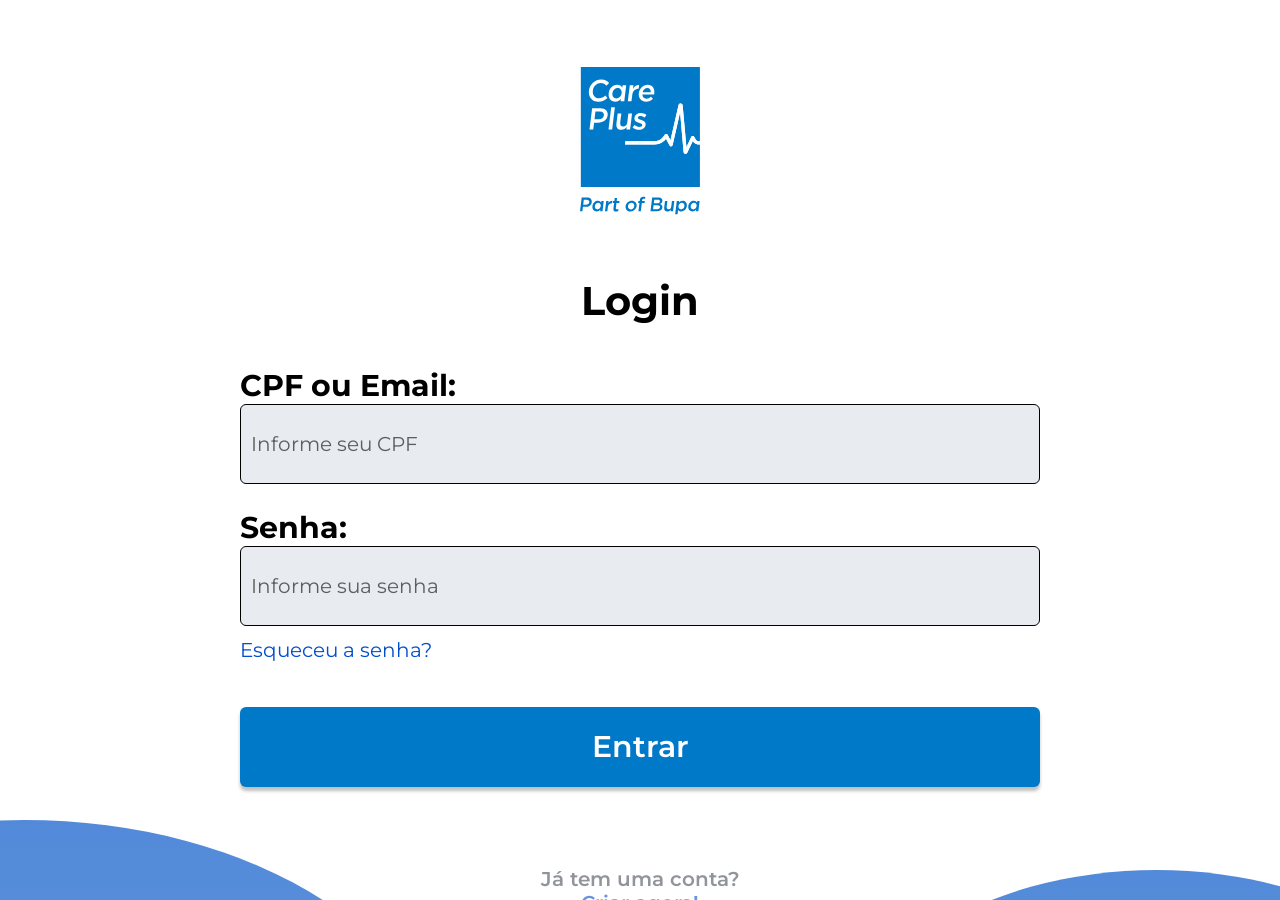
==== index.html @ 0901c225 "Project created" ====
<!DOCTYPE html>
<html lang="pt-BR">
<head>
    <meta charset="UTF-8">
    <meta name="viewport" content="width=device-width, initial-scale=1.0">
    <title>Care Plus - Login</title>
    <link rel="stylesheet" href="styles.css">
    <link href="https://fonts.googleapis.com/css2?family=Montserrat:wght@400;600;700&display=swap" rel="stylesheet">
</head>
<body>
    <div class="login-container">
        <div class="ellipse ellipse-1"></div>
        <div class="ellipse ellipse-2"></div>
        <!-- <div class="vector-bg"></div> -->
        <aside>
            <img class="side-image" src="./assets/Veios.png" alt="Um casal de idosos sorrindo, representando a alegria e o cuidado que a Care Plus oferece aos seus clientes.">
        </aside>

        <main>
            <div class="logo-placeholder">
                <img class="logo-icon" src="./assets/Logo CarePlus Azul.svg" alt="Care Plus">
            </div>
            
            <h1 class="login-title">Login</h1>
            
            <form class="login-form" id="loginForm">
                <section class="form-group">
                    <label for="cpf-email">CPF ou Email:</label>
                    <input type="text" id="cpf-email" placeholder="Informe seu CPF" required>
                </section>
                
                <section class="form-group">
                    <label for="password">Senha:</label>
                    <input type="password" id="password" placeholder="Informe sua senha" required>
                    <a href="#" class="forgot-password">Esqueceu a senha?</a>
                </section>
                
                <button type="submit" class="login-button">Entrar</button>
            </form>
            
            <a class="signup-link">Já tem uma conta? <span>Criar agora!</span></a>
        </main>
    </div>
    
    <script src="script.js"></script>
</body>
</html>
---- styles.css ----
* {
    margin: 0;
    padding: 0;
    box-sizing: border-box;
}

:root {
    font-size: 62.5%;
}

body {
    font-family: 'Montserrat', sans-serif;
    background-color: #ffffff;
    min-height: 100vh;
    display: flex;
    justify-content: center;
    align-items: center;
    overflow: hidden;
}

.login-container {
    width: 100%;
    height: 100vh;
    position: relative;
    background-color: #ffffff;
    display: flex;
    justify-content: space-between;
    align-items: center;
    overflow: hidden;
}

aside {
    display: none;
}

.ellipse {
    position: absolute;
    border-radius: 50%;
}

.ellipse-1 {
    width: 647px;
    height: 430px;
    top: 680px;
    right: -350px;
    opacity: 0.85;
    background: linear-gradient(180deg, #3576d3 0%, #538ddf 100%);
    /* filter: blur(3.5px); */
    box-shadow: 0 4px 3.5px rgba(0, 0, 0, 0.25);
}

.ellipse-2 {
    width: 508px;
    height: 531px;
    top: 650px;
    left: -250px;
    opacity: 0.85;
    background: linear-gradient(180deg, #3576d3 0%, #538ddf 100%);
    box-shadow: 0 4px 3.5px rgba(0, 0, 0, 0.25);
}

/* .vector-bg {
    position: absolute;
    top: -96px;
    left: 592px;
    width: 251px;
    height: 1152px;
    background: linear-gradient(180deg, 
        #c1dafe 0%, 
        #7f9fca 24.04%, 
        #6c9ada 36.54%, 
        #538ddf 50.48%, 
        #3766a7 66.83%, 
        #1b3d6d 83.65%);
    opacity: 0.85;
    filter: blur(3.5px);
    clip-path: ellipse(50% 50% at 50% 50%);
} */

main {
    display: flex;
    flex-direction: column;
    align-items: center;
    height: 100%;
    margin: 3.3rem auto 0;
}

.logo-placeholder {
    margin-top: 5rem;
}

.login-title {
    font-size: 2rem;
    font-weight: 700;
    color: #000000;
    margin: 4.2rem 0 1.6rem;
}

.login-form {
    width: 30rem;
    display: flex;
    flex-direction: column;
    gap: 1.7rem;
}

.form-group > label {
    font-size: 1.6rem;
    font-weight: 700;
    color: #000000;
    margin-bottom: 10px;
}

.form-group input {
    width: 100%;
    height: 5rem;
    padding: 0 1rem;
    border: 1px solid #000000;
    border-radius: 6px;
    background-color: #e8ebefff;
    font-family: 'Montserrat', sans-serif;
    font-size: 1.4rem;
    color: #000000;
    outline: none;
    transition: border-color 0.3s;
}

.form-group input:focus {
    border-color: #0079c8;
    border-width: 2px;
}

.form-group input::placeholder {
    color: #000000;
    opacity: 0.6;
}

.forgot-password {
    display: block;
    margin-top: 1.2rem;
    font-size: 1.2rem;
    color: #004ecc;
    text-decoration: none;
}

.forgot-password:hover {
    text-decoration: underline;
}

.login-button {
    width: 100%;
    height: 50px;
    background-color: #0079c8;
    color: #ffffff;
    border: none;
    border-radius: 6px;
    font-family: 'Montserrat', sans-serif;
    font-size: 1.6rem;
    font-weight: 600;
    cursor: pointer;
    box-shadow: 0 4px 3.5px rgba(0, 0, 0, 0.25);
    transition: background-color 0.3s, transform 0.1s;
}

.login-button:hover {
    background-color: #005fa3;
}

.login-button:active {
    transform: scale(0.98);
}

.signup-link {
    margin-top: 6rem;
    font-size: 1.6rem;
    font-weight: 600;
    color: #495057;
    opacity: 0.6;
    text-align: center;
    line-height: 1.2;
    cursor: pointer;
    display: flex;
    flex-direction: column;
}

.signup-link:hover {
    text-decoration: underline;
}

.signup-link span {
    color: #004ecc;
}

@media screen and (width >= 768px) {
    .login-form {
        width: 60rem;
        gap: 2.5rem;
    }
    
    .login-title {
        font-size: 3rem;
        margin: 5.8rem 0 4.2rem;
    }

    .form-group > label {
        font-size: 2.2rem;
    }

    .form-group input {
        height: 6rem;
    }

    .forgot-password {
        font-size: 2rem;
    }

    .login-button {
        height: 60px;
        margin-top: 2rem;
        font-size: 2rem;
    }

    .signup-link {
        margin-top: 8rem;
        font-size: 2rem;
    }

    .ellipse-1 {
        top: 870px;
        right: -200px;
    }

    .ellipse-2 {
        width: 848px;
        height: 551px;
        top: 820px;
        left: -400px;
    }
}

@media screen and (width >= 1024px) {
    .login-form {
        width: 80rem;
        gap: 2.5rem;
    }

    .login-title {
        font-size: 4rem;
        margin: 5.8rem 0 4.2rem;
    }

    .form-group > label {
        font-size: 3rem;
    }

    .form-group input {
        height: 8rem;
        font-size: 2rem;
    }

    .login-button {
        height: 8rem;
        margin-top: 2rem;
        font-size: 3rem;
    }

    .signup-link {
        margin-top: 8rem;
        font-size: 2rem;
    }
    
}

@media screen and (width >= 1300px) {
    aside {
        display: block;
        width: 45%;
        height: 100%;
        z-index: 1;
        box-sizing: content-box;
        border-right: 70px solid #3576d3;
    }

    aside .side-image {
        width: 100%;
        height: 100%;
    }

    .login-form {
        width: 40rem;
    }

    .login-title {
        font-size: 3rem;
        margin: 5.8rem 0 4.2rem;
    }

    .form-group > label {
        font-size: 2.2rem;
    }

    .form-group input {
        height: 6rem;
        font-size: 1.4rem;
    }

    .forgot-password {
        font-size: 1.2rem;
    }

    .login-button {
        height: 60px;
        margin-top: 2rem;
        font-size: 2rem;
    }

    .signup-link {
        margin-top: 8rem;
        font-size: 2rem;
    }

    .ellipse-1 {
        top: 780px;
        right: -120px;
    }

    .ellipse-2 {
        width: 848px;
        height: 551px;
        top: 808px;
        left: 750px;
    }
}
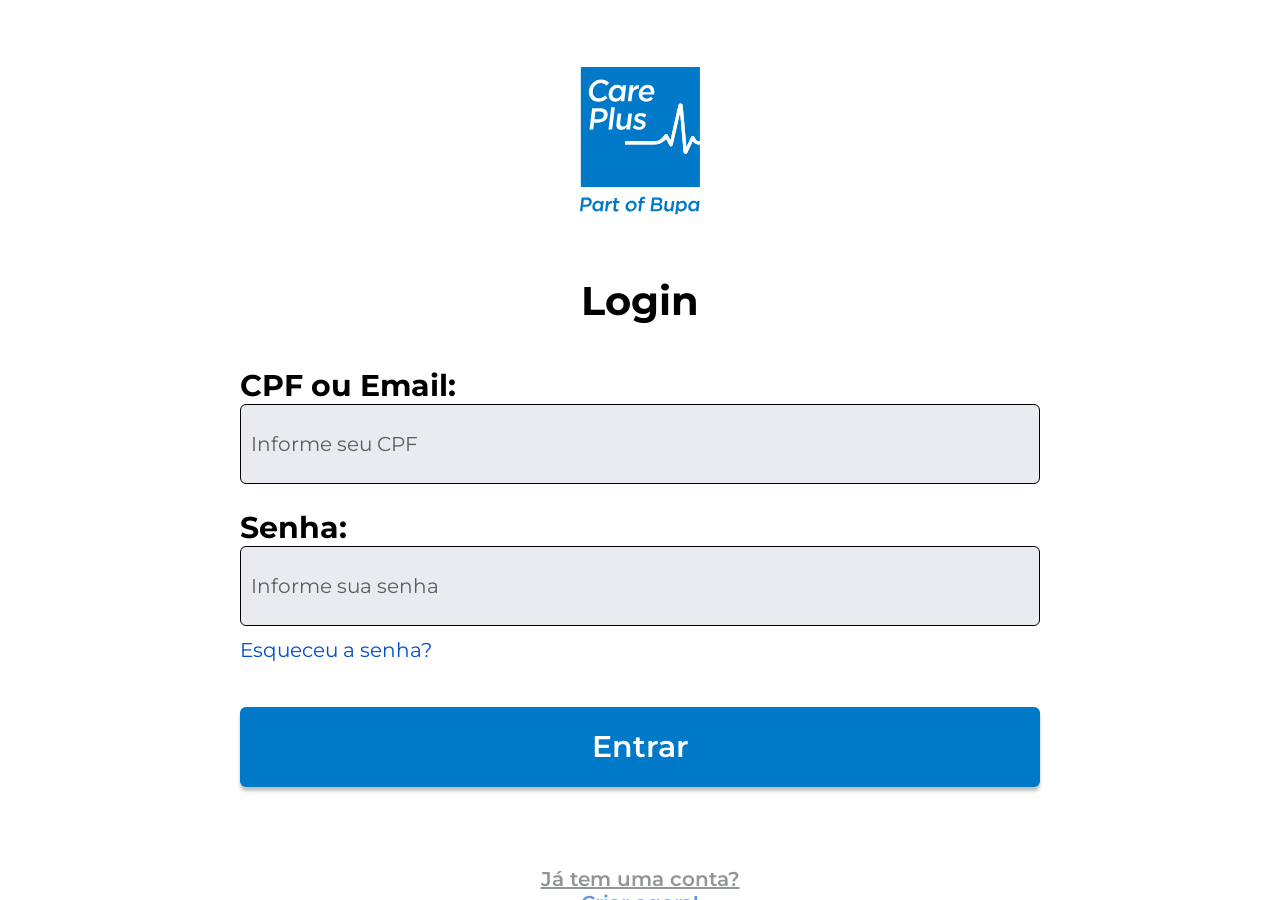
==== commit ac22af01: "Página de login finalizada e página de cadastro iniciada" ====
--- a/index.html
+++ b/index.html
@@ -4,7 +4,8 @@
     <meta charset="UTF-8">
     <meta name="viewport" content="width=device-width, initial-scale=1.0">
     <title>Care Plus - Login</title>
-    <link rel="stylesheet" href="styles.css">
+    <link rel="stylesheet" href="./styles/styles.css">
+    <link rel="stylesheet" href="./styles/signin.css">
     <link href="https://fonts.googleapis.com/css2?family=Montserrat:wght@400;600;700&display=swap" rel="stylesheet">
 </head>
 <body>
@@ -12,11 +13,11 @@
         <div class="ellipse ellipse-1"></div>
         <div class="ellipse ellipse-2"></div>
         <!-- <div class="vector-bg"></div> -->
-        <aside>
+        <aside class="aside-img">
             <img class="side-image" src="./assets/Veios.png" alt="Um casal de idosos sorrindo, representando a alegria e o cuidado que a Care Plus oferece aos seus clientes.">
         </aside>
 
-        <main>
+        <main class="main-signs">
             <div class="logo-placeholder">
                 <img class="logo-icon" src="./assets/Logo CarePlus Azul.svg" alt="Care Plus">
             </div>
@@ -38,10 +39,10 @@
                 <button type="submit" class="login-button">Entrar</button>
             </form>
             
-            <a class="signup-link">Já tem uma conta? <span>Criar agora!</span></a>
+            <a href="./signup.html" class="signup-link">Já tem uma conta? <span>Criar agora!</span></a>
         </main>
     </div>
     
-    <script src="script.js"></script>
+    <script src="./scripts/script.js"></script>
 </body>
 </html>
--- a/styles/styles.css
+++ b/styles/styles.css
@@ -0,0 +1,176 @@
+* {
+    margin: 0;
+    padding: 0;
+    box-sizing: border-box;
+}
+
+:root {
+    font-size: 62.5%;
+}
+
+body {
+    font-family: 'Montserrat', sans-serif;
+    background-color: #ffffff;
+    min-height: 100vh;
+    display: flex;
+    justify-content: center;
+    align-items: center;
+    overflow: hidden;
+}
+
+.aside-img {
+    display: none;
+}
+
+.main-signs {
+    display: flex;
+    flex-direction: column;
+    align-items: center;
+    height: 100%;
+    margin: 3.3rem auto 0;
+}
+
+.logo-placeholder {
+    margin-top: 5rem;
+}
+
+.form-group > label {
+    font-size: 1.6rem;
+    font-weight: 700;
+    color: #000000;
+    margin-bottom: 10px;
+}
+
+.form-group input {
+    width: 100%;
+    height: 5rem;
+    padding: 0 1rem;
+    border: 1px solid #000000;
+    border-radius: 6px;
+    background-color: #e8ebefff;
+    font-family: 'Montserrat', sans-serif;
+    font-size: 1.4rem;
+    color: #000000;
+    outline: none;
+    transition: border-color 0.3s;
+}
+
+.form-group input:focus {
+    border-color: #0079c8;
+    border-width: 2px;
+}
+
+.form-group input::placeholder {
+    color: #000000;
+    opacity: 0.6;
+}
+
+.login-button, .signup-button {
+    width: 100%;
+    height: 50px;
+    background-color: #0079c8;
+    color: #ffffff;
+    border: none;
+    border-radius: 6px;
+    font-family: 'Montserrat', sans-serif;
+    font-size: 1.6rem;
+    font-weight: 600;
+    cursor: pointer;
+    box-shadow: 0 4px 3.5px rgba(0, 0, 0, 0.25);
+    transition: background-color 0.3s, transform 0.1s;
+}
+
+.login-button:hover, .signup-button:hover {
+    background-color: #005fa3;
+}
+
+.login-button:active, .signup-button:active {
+    transform: scale(0.98);
+}
+
+.signup-link, .login-link {
+    margin-top: 6rem;
+    font-size: 1.6rem;
+    font-weight: 600;
+    color: #495057;
+    opacity: 0.6;
+    text-align: center;
+    line-height: 1.2;
+    cursor: pointer;
+    display: flex;
+    flex-direction: column;
+}
+
+.signup-link:hover, .login-link:hover {
+    text-decoration: underline;
+}
+
+.signup-link span, .login-link span {
+    color: #004ecc;
+}
+
+@media screen and (width >= 768px) {
+    .form-group > label {
+        font-size: 2.2rem;
+    }
+
+    .form-group input {
+        height: 6rem;
+    }
+
+    .login-button, .signup-button {
+        height: 6rem;
+        margin-top: 2rem;
+        font-size: 2rem;
+    }
+
+    .signup-link {
+        margin-top: 8rem;
+        font-size: 2rem;
+    }
+}
+
+@media screen and (width >= 1024px) {
+    .form-group > label {
+        font-size: 3rem;
+    }
+
+    .form-group input {
+        height: 8rem;
+        font-size: 2rem;
+    }
+
+    .login-button, .signup-button {
+        height: 8rem;
+        font-size: 3rem;
+    }
+}
+
+@media screen and (width >= 1300px) {
+    .aside-img {
+        display: block;
+        width: 45%;
+        height: 100%;
+        z-index: 1;
+        box-sizing: content-box;
+    }
+
+    .aside-img .side-image {
+        width: 100%;
+        height: 100%;
+    }
+
+    .form-group > label {
+        font-size: 2.2rem;
+    }
+
+    .form-group input {
+        height: 6rem;
+        font-size: 1.4rem;
+    }
+
+    .login-button, .signup-button {
+        height: 6rem;
+        font-size: 2rem;
+    }
+}
--- a/styles/signin.css
+++ b/styles/signin.css
@@ -0,0 +1,179 @@
+.login-container {
+  width: 100%;
+  height: 100vh;
+  position: relative;
+  background-color: #ffffff;
+  display: flex;
+  justify-content: space-between;
+  align-items: center;
+  overflow: hidden;
+}
+
+.ellipse {
+  position: absolute;
+  border-radius: 50%;
+}
+
+.ellipse-1 {
+  width: 647px;
+  height: 430px;
+  top: 680px;
+  right: -350px;
+  opacity: 0.85;
+  background: linear-gradient(180deg, #3576d3 0%, #538ddf 100%);
+  /* filter: blur(3.5px); */
+  box-shadow: 0 4px 3.5px rgba(0, 0, 0, 0.25);
+}
+
+.ellipse-2 {
+  width: 508px;
+  height: 531px;
+  top: 650px;
+  left: -250px;
+  opacity: 0.85;
+  background: linear-gradient(180deg, #3576d3 0%, #538ddf 100%);
+  box-shadow: 0 4px 3.5px rgba(0, 0, 0, 0.25);
+}
+
+/* .vector-bg {
+    position: absolute;
+    top: -96px;
+    left: 592px;
+    width: 251px;
+    height: 1152px;
+    background: linear-gradient(180deg, 
+        #c1dafe 0%, 
+        #7f9fca 24.04%, 
+        #6c9ada 36.54%, 
+        #538ddf 50.48%, 
+        #3766a7 66.83%, 
+        #1b3d6d 83.65%);
+    opacity: 0.85;
+    filter: blur(3.5px);
+    clip-path: ellipse(50% 50% at 50% 50%);
+} */
+
+.login-title {
+  font-size: 2rem;
+  font-weight: 700;
+  color: #000000;
+  margin: 4.2rem 0 1.6rem;
+}
+
+.login-form {
+  width: 30rem;
+  display: flex;
+  flex-direction: column;
+  gap: 1.7rem;
+}
+
+.forgot-password {
+  display: block;
+  margin-top: 1.2rem;
+  font-size: 1.2rem;
+  color: #004ecc;
+  text-decoration: none;
+}
+
+.forgot-password:hover {
+  text-decoration: underline;
+}
+
+@media screen and (width >= 768px) {
+  .login-form {
+    width: 60rem;
+    gap: 2.5rem;
+  }
+  
+  .login-title {
+    font-size: 3rem;
+    margin: 5.8rem 0 4.2rem;
+  }
+
+  .forgot-password {
+    font-size: 2rem;
+  }
+
+  .ellipse-1 {
+    top: 870px;
+    right: -200px;
+  }
+
+  .ellipse-2 {
+    width: 848px;
+    height: 551px;
+    top: 820px;
+    left: -400px;
+  }
+}
+
+@media screen and (width >= 1024px) {
+  .login-form {
+    width: 80rem;
+    gap: 2.5rem;
+  }
+
+  .login-title {
+    font-size: 4rem;
+    margin: 5.8rem 0 4.2rem;
+  }
+
+  .ellipse-1 {
+    top: 1050px;
+    right: -200px;
+  }
+
+  .ellipse-2 {
+    width: 848px;
+    height: 551px;
+    top: 1000px;
+    left: -200px;
+  }
+}
+
+@media screen and (width >= 1300px) {
+  .aside-img {
+    border-right: 70px solid #3576d3;
+  }
+
+  .login-form {
+    width: 40rem;
+  }
+
+  .login-title {
+    font-size: 3rem;
+    margin: 5.8rem 0 4.2rem;
+  }
+
+  .forgot-password {
+    font-size: 1.2rem;
+  }
+
+  .ellipse-1 {
+    top: 850px;
+    right: -250px;
+  }
+
+  .ellipse-2 {
+    width: 848px;
+    height: 551px;
+    top: 808px;
+    left: 300px;
+  }
+}
+
+@media screen and (width >= 2500px) {
+  .ellipse-1 {
+    width: 2000px;
+    height: 1000px;
+    top: 850px;
+    right: -950px;
+  }
+
+  .ellipse-2 {
+    width: 2000px;
+    height: 1000px;
+    top: 808px;
+    left: 300px;
+  }
+}
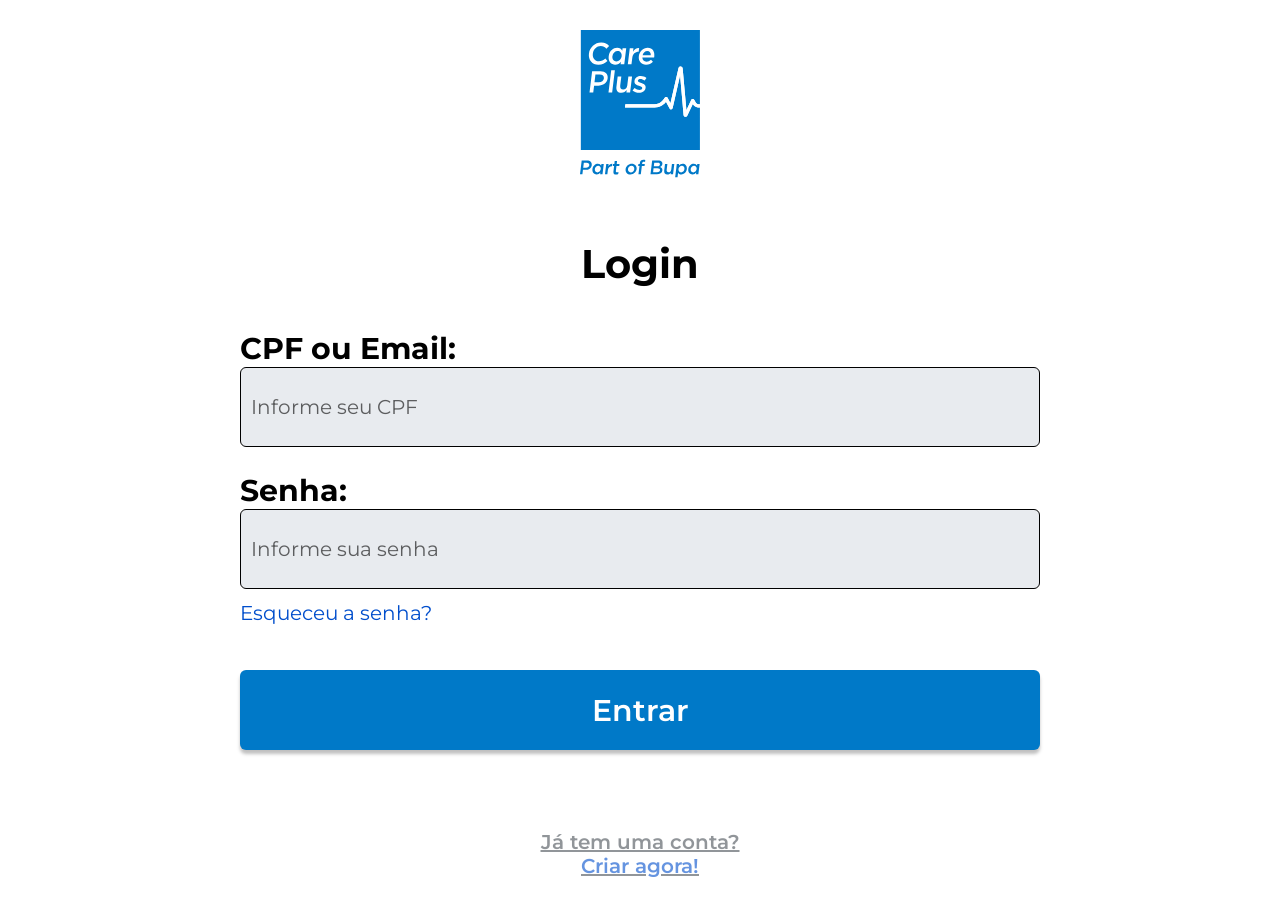
==== commit dc686704: "Páginas atualizadas" ====
--- a/index.html
+++ b/index.html
@@ -43,6 +43,7 @@
         </main>
     </div>
     
+    <script src="./scripts/auth.js"></script>
     <script src="./scripts/script.js"></script>
 </body>
 </html>
--- a/styles/styles.css
+++ b/styles/styles.css
@@ -11,11 +11,10 @@
 body {
     font-family: 'Montserrat', sans-serif;
     background-color: #ffffff;
-    min-height: 100vh;
     display: flex;
+    /* height: 100vh; */
     justify-content: center;
     align-items: center;
-    overflow: hidden;
 }
 
 .aside-img {
@@ -27,11 +26,7 @@
     flex-direction: column;
     align-items: center;
     height: 100%;
-    margin: 3.3rem auto 0;
-}
-
-.logo-placeholder {
-    margin-top: 5rem;
+    margin: 0 auto;
 }
 
 .form-group > label {
@@ -110,6 +105,10 @@
 }
 
 @media screen and (width >= 768px) {
+    body {
+        height: 100vh;
+    }
+    
     .form-group > label {
         font-size: 2.2rem;
     }
--- a/styles/signin.css
+++ b/styles/signin.css
@@ -1,6 +1,11 @@
+body {
+  height: 100vh;
+}
+
 .login-container {
   width: 100%;
-  height: 100vh;
+  height: 100%;
+  padding: 3rem 0;
   position: relative;
   background-color: #ffffff;
   display: flex;
@@ -21,7 +26,6 @@
   right: -350px;
   opacity: 0.85;
   background: linear-gradient(180deg, #3576d3 0%, #538ddf 100%);
-  /* filter: blur(3.5px); */
   box-shadow: 0 4px 3.5px rgba(0, 0, 0, 0.25);
 }
 
@@ -80,6 +84,14 @@
 }
 
 @media screen and (width >= 768px) {
+  .main-signs {
+    padding-top: 3rem;
+  }
+
+  .login-container {
+    padding: 0;
+  }
+
   .login-form {
     width: 60rem;
     gap: 2.5rem;
@@ -131,7 +143,21 @@
   }
 }
 
+@media screen and (width >= 1100px) {
+  /* body {
+    height: 100%;
+  } */
+}
+
 @media screen and (width >= 1300px) {
+  /* body {
+    height: 100vh;
+  } */
+
+  .login-container {
+    overflow: hidden;
+  }
+
   .aside-img {
     border-right: 70px solid #3576d3;
   }
